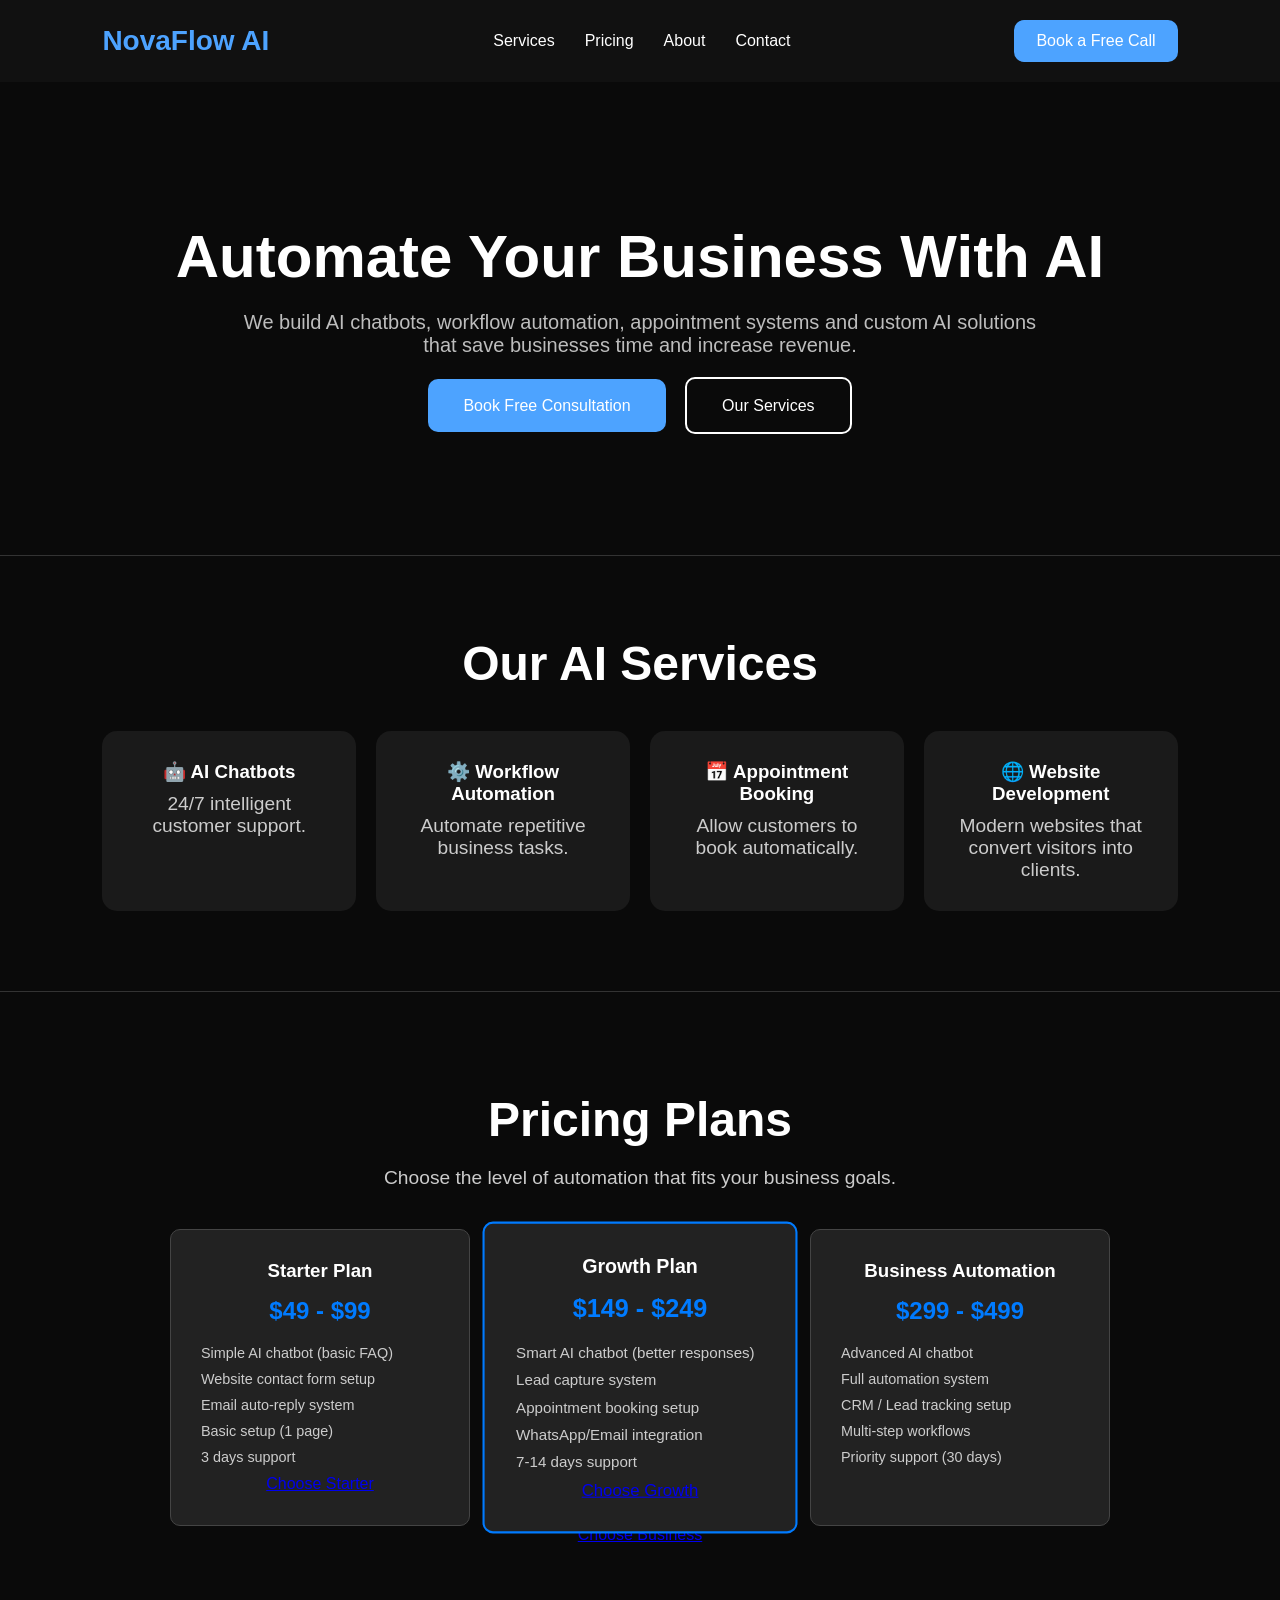
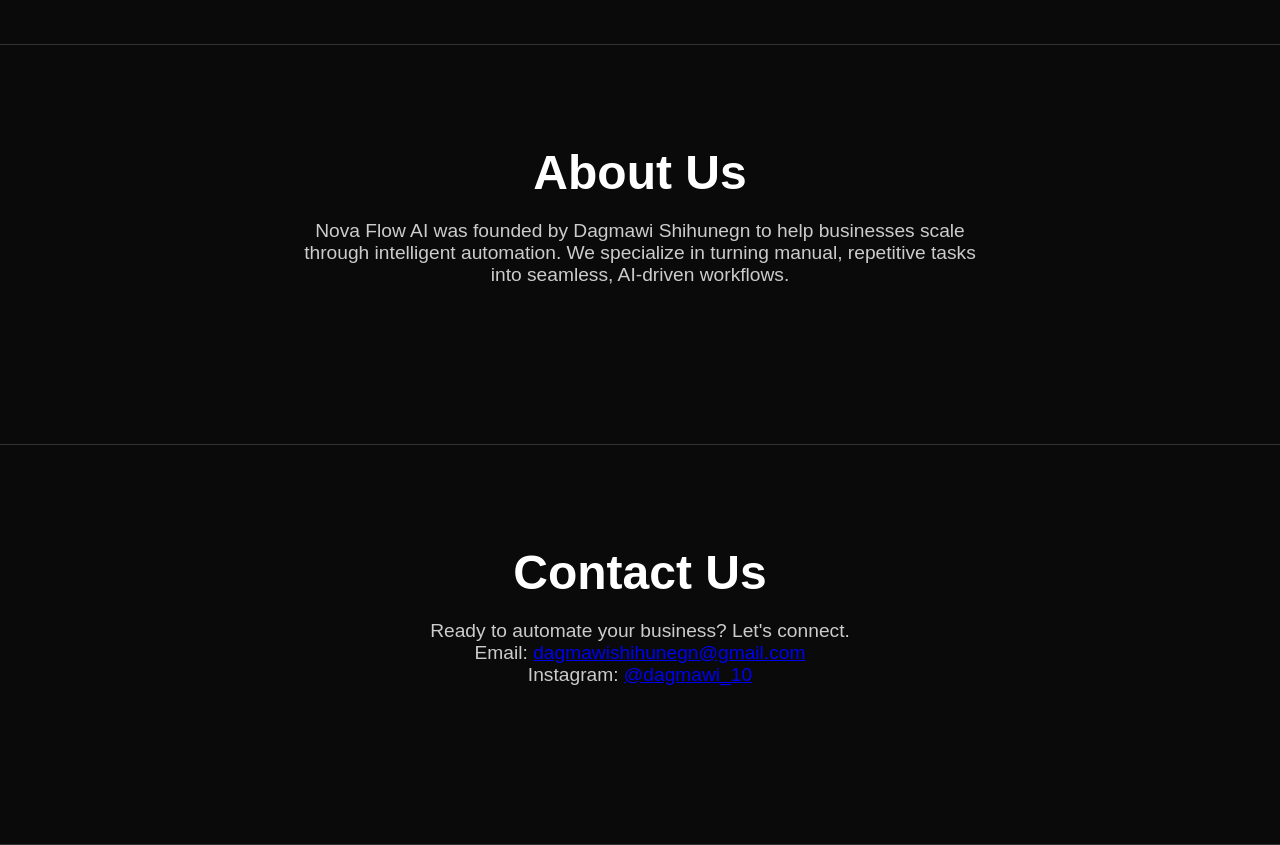
==== index.html @ ef2031ae "Update index.html" ====
<!DOCTYPE html>
<html lang="en">
<head>
    <meta charset="UTF-8">
    <link rel="stylesheet" href="style.css">
    <title>NovaFlow AI</title>
</head>
<body>

    <!-- Navigation -->
    <nav class="navbar">
        <div class="logo">NovaFlow AI</div>
        <ul class="nav-links">
            <li><a href="#services">Services</a></li>
            <li><a href="#pricing">Pricing</a></li>
            <li><a href="#about">About</a></li>
            <li><a href="#contact">Contact</a></li>
        </ul>
        <a href="#contact" class="nav-btn">Book a Free Call</a>
    </nav>

    <!-- Hero Section -->
    <section class="hero">
        <h1>Automate Your Business With AI</h1>
        <p>We build AI chatbots, workflow automation, appointment systems and custom AI solutions that save businesses time and increase revenue.</p>
        <div class="hero-buttons">
            <a href="#contact" class="primary-btn">Book Free Consultation</a>
            <a href="#services" class="secondary-btn">Our Services</a>
        </div>
    </section>

    <!-- Services Section -->
    <section id="services">
        <h2>Our AI Services</h2>
        <div class="cards">
            <div class="card"><h3>🤖 AI Chatbots</h3><p>24/7 intelligent customer support.</p></div>
            <div class="card"><h3>⚙️ Workflow Automation</h3><p>Automate repetitive business tasks.</p></div>
            <div class="card"><h3>📅 Appointment Booking</h3><p>Allow customers to book automatically.</p></div>
            <div class="card"><h3>🌐 Website Development</h3><p>Modern websites that convert visitors into clients.</p></div>
        </div>
    </section>
    <!-- Pricing Section -->
    <section id="pricing">
        <h2>Pricing Plans</h2>
        <p>Choose the level of automation that fits your business goals.</p>
        <div class="pricing-container">
            <div class="price-card">
                <h3>Starter Plan</h3>
                <p class="price">$49 - $99</p>
                <ul>
                    <li>Simple AI chatbot (basic FAQ)</li>
                    <li>Website contact form setup</li>
                    <li>Email auto-reply system</li>
                    <li>Basic setup (1 page)</li>
                    <li>3 days support</li>
                </ul>
            <a href="https://t.me/Dr_doom098?text=Hi,I would like to purchase the Starter Plan" class="btn">Choose Starter</a>
            </div>
            <div class="price-card main-card">
                <h3>Growth Plan</h3>
                <p class="price">$149 - $249</p>
                <ul>
                    <li>Smart AI chatbot (better responses)</li>
                    <li>Lead capture system</li>
                    <li>Appointment booking setup</li>
                    <li>WhatsApp/Email integration</li>
                    <li>7-14 days support</li>
                </ul>
            <a href="https://t.me/Dr_doom098?text=Hi,I would like to purchase the Growth Plan" class="btn">Choose Growth</a>
            </div>
            <div class="price-card">
                <h3>Business Automation</h3>
                <p class="price">$299 - $499</p>
                <ul>
                    <li>Advanced AI chatbot</li>
                    <li>Full automation system</li>
                    <li>CRM / Lead tracking setup</li>
                    <li>Multi-step workflows</li>
                    <li>Priority support (30 days)</li>
                </ul>
            </div>
        </div>
        <a href="https://t.me/Dr_doom098?text=Hi, I would like to purchase the Business Automation Plan" class="btn">Choose Business</a>
    </section>

    <!-- About Section -->
    <section id="about">
        <h2>About Us</h2>
        <p>Nova Flow AI was founded by Dagmawi Shihunegn to help businesses scale through intelligent automation. We specialize in turning manual, repetitive tasks into seamless, AI-driven workflows.</p>
    </section>

   <section id="contact">
    <h2>Contact Us</h2>
    <p>Ready to automate your business? Let's connect.</p>
    <p>Email: <a href="mailto:dagmawishihunegn@gmail.com">dagmawishihunegn@gmail.com</a></p>
    <p>Instagram: <a href="https://www.instagram.com/dagmawi_10" target="_blank">@dagmawi_10</a></p>
</section>
</body>
</html>
---- style.css ----
/* General Reset */
* {
    margin: 0;
    padding: 0;
    box-sizing: border-box;
    font-family: 'Arial', sans-serif;
}

body {
    background-color: #0a0a0a;
    color: white;
}

/* Navbar */
.navbar {
    display: flex;
    justify-content: space-between;
    align-items: center;
    padding: 20px 8%;
    background: #111;
    position: sticky;
    top: 0;
    z-index: 1000;
}

.logo {
    font-size: 28px;
    font-weight: bold;
    color: #4da3ff;
}

.nav-links {
    display: flex;
    gap: 30px;
    list-style: none;
}

.nav-links a {
    color: white;
    text-decoration: none;
    transition: .3s;
}

.nav-links a:hover {
    color: #4da3ff;
}

.nav-btn {
    background: #4da3ff;
    color: white;
    padding: 12px 22px;
    border-radius: 10px;
    text-decoration: none;
}

/* Hero Section */
.hero {
    padding: 140px 20px;
    text-align: center;
}

.hero h1 {
    font-size: 60px;
    margin-bottom: 20px;
}

.hero p {
    font-size: 20px;
    max-width: 800px;
    margin: auto;
    color: #bdbdbd;
}

.hero-buttons {
    margin-top: 40px;
}

.primary-btn {
    background: #4da3ff;
    padding: 18px 35px;
    border-radius: 10px;
    color: white;
    text-decoration: none;
    margin-right: 15px;
}

.secondary-btn {
    border: 2px solid white;
    padding: 18px 35px;
    border-radius: 10px;
    color: white;
    text-decoration: none;
}

/* Services Section */
#services {
    padding: 80px 8%;
    text-align: center;
}

.cards {
    display: grid;
    grid-template-columns: repeat(auto-fit, minmax(250px, 1fr));
    gap: 20px;
    margin-top: 40px;
}

.card {
    background: #1a1a1a;
    padding: 30px;
    border-radius: 15px;
    transition: 0.3s;
}

.card:hover {
    transform: translateY(-10px);
    border: 1px solid #4da3ff;
}

.card h3 {
    margin-bottom: 10px;
}
/* Add this to style.css to space out your sections */
section {
    padding: 100px 10%;
    min-height: 400px;
    text-align: center;
    border-bottom: 1px solid #333; /* Adds a subtle line between sections */
}

/* Style for the headings in each section */
section h2 {
    font-size: 3rem;
    margin-bottom: 20px;
    color: #fff;
}

/* Style for the text in each section */
section p {
    font-size: 1.2rem;
    color: #ccc;
    max-width: 700px;
    margin: 0 auto;
}
/* Pricing Section Styles */
.pricing-container {
    display: flex;
    justify-content: center;
    gap: 20px;
    margin-top: 40px;
    flex-wrap: wrap;
}

.price-card {
    background: #222; /* Dark background for the card */
    padding: 30px;
    border-radius: 10px;
    width: 300px;
    border: 1px solid #444;
    color: white;
    text-align: center;
}

.main-card {
    border: 2px solid #007bff; /* Highlight for the middle plan */
    transform: scale(1.05);
}

.price {
    font-size: 1.5rem;
    font-weight: bold;
    color: #007bff;
    margin: 15px 0;
}

.price-card ul {
    list-style: none;
    text-align: left;
    margin-top: 20px;
    padding: 0;
}

.price-card ul li {
    margin-bottom: 10px;
    color: #ccc;
    font-size: 0.9rem;
}
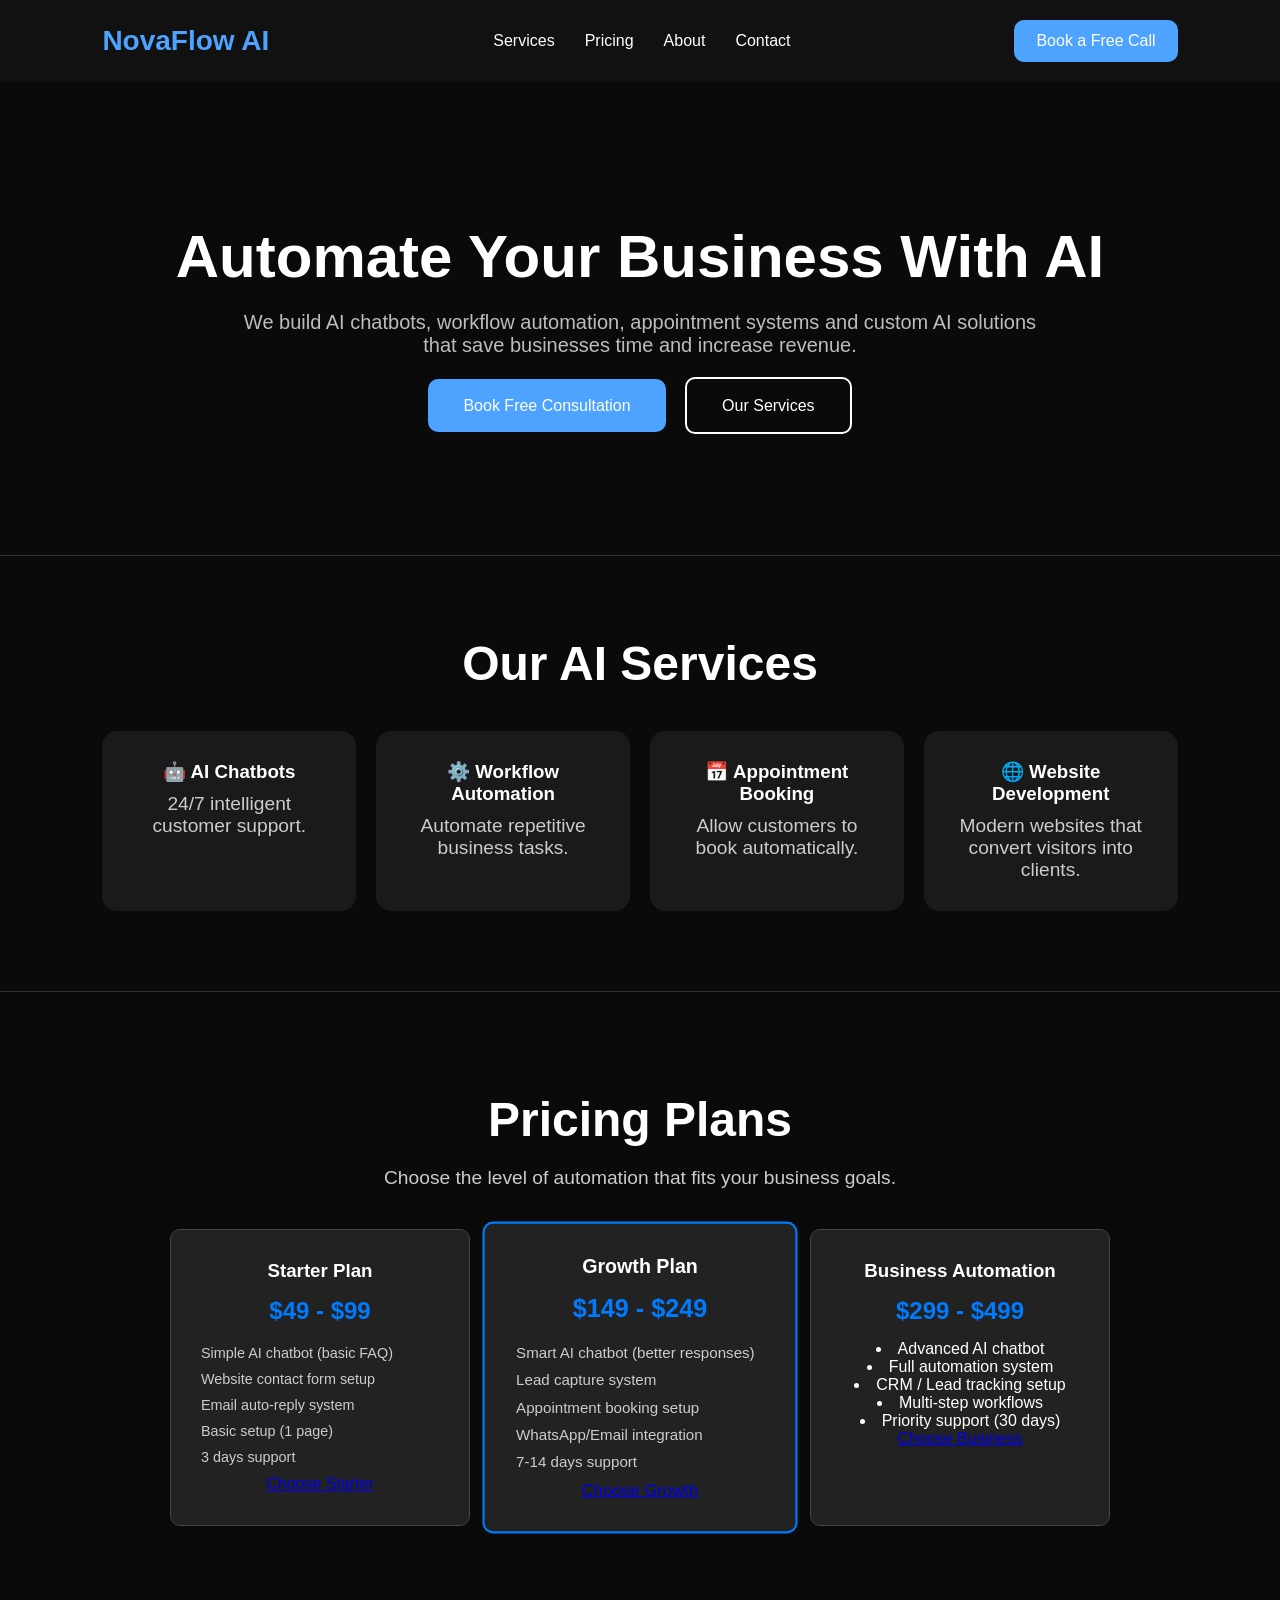
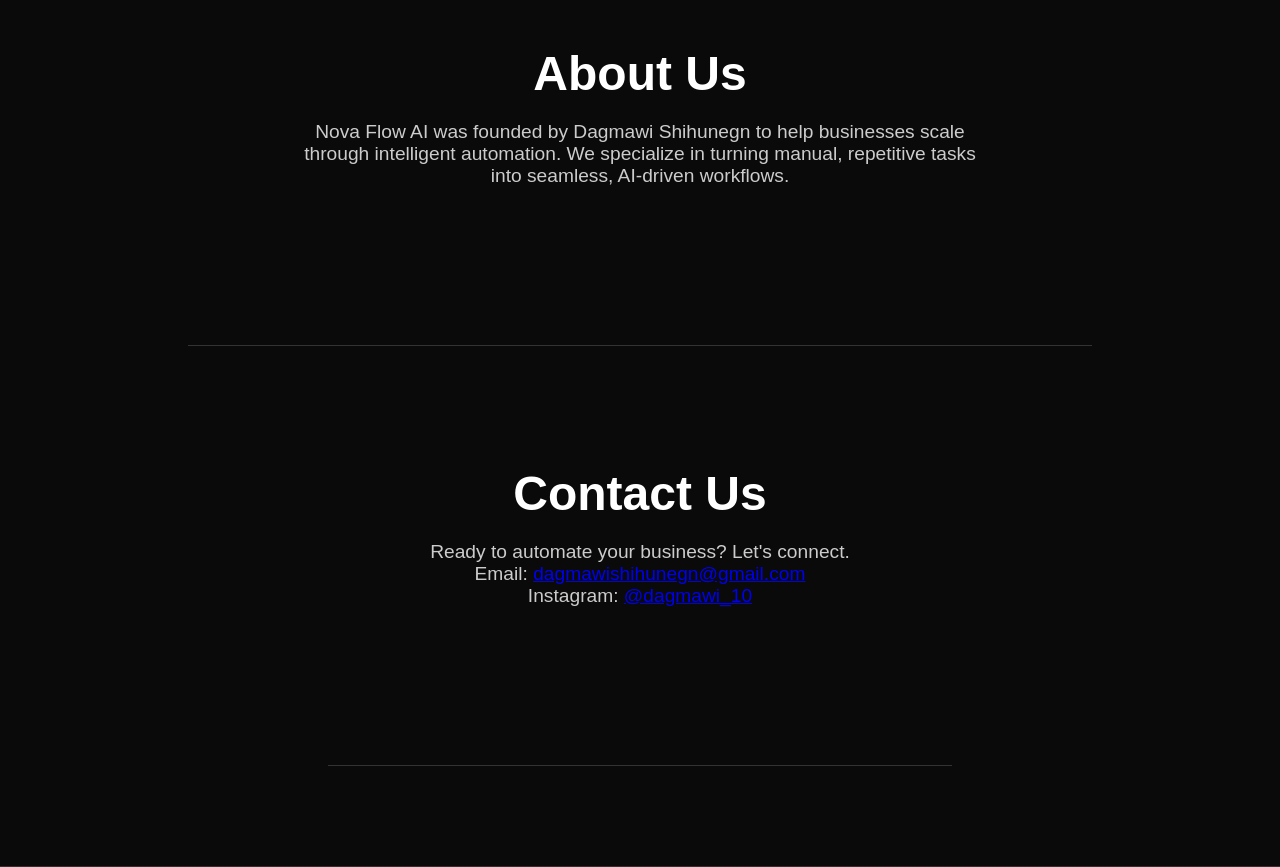
==== commit 245af265: "Update index.html" ====
--- a/index.html
+++ b/index.html
@@ -52,10 +52,10 @@
                     <li>Website contact form setup</li>
                     <li>Email auto-reply system</li>
                     <li>Basic setup (1 page)</li>
-                    <li>3 days support</li>
-                </ul>
-            <a href="https://t.me/Dr_doom098?text=Hi,I would like to purchase the Starter Plan" class="btn">Choose Starter</a>
-            </div>
+                   <li>3 days support</li>
+    </ul>
+    <a href="https://t.me/Dr_doom098?text=Hi, I would like to purchase the Starter Plan" class="btn">Choose Starter</a>
+</div>
             <div class="price-card main-card">
                 <h3>Growth Plan</h3>
                 <p class="price">$149 - $249</p>
@@ -64,24 +64,22 @@
                     <li>Lead capture system</li>
                     <li>Appointment booking setup</li>
                     <li>WhatsApp/Email integration</li>
-                    <li>7-14 days support</li>
-                </ul>
-            <a href="https://t.me/Dr_doom098?text=Hi,I would like to purchase the Growth Plan" class="btn">Choose Growth</a>
-            </div>
+                   <li>7-14 days support</li>
+    </ul>
+    <a href="https://t.me/Dr_doom098?text=Hi, I would like to purchase the Growth Plan" class="btn">Choose Growth</a>
+</div>
             <div class="price-card">
                 <h3>Business Automation</h3>
                 <p class="price">$299 - $499</p>
-                <ul>
-                    <li>Advanced AI chatbot</li>
-                    <li>Full automation system</li>
-                    <li>CRM / Lead tracking setup</li>
-                    <li>Multi-step workflows</li>
-                    <li>Priority support (30 days)</li>
-                </ul>
-            </div>
-        </div>
-        <a href="https://t.me/Dr_doom098?text=Hi, I would like to purchase the Business Automation Plan" class="btn">Choose Business</a>
-    </section>
+               
+        <li>Advanced AI chatbot</li>
+        <li>Full automation system</li>
+        <li>CRM / Lead tracking setup</li>
+        <li>Multi-step workflows</li>
+        <li>Priority support (30 days)</li>
+    </ul>
+    <a href="https://t.me/Dr_doom098?text=Hi, I would like to purchase the Business Automation Plan" class="btn">Choose Business</a>
+</div> 
 
     <!-- About Section -->
     <section id="about">
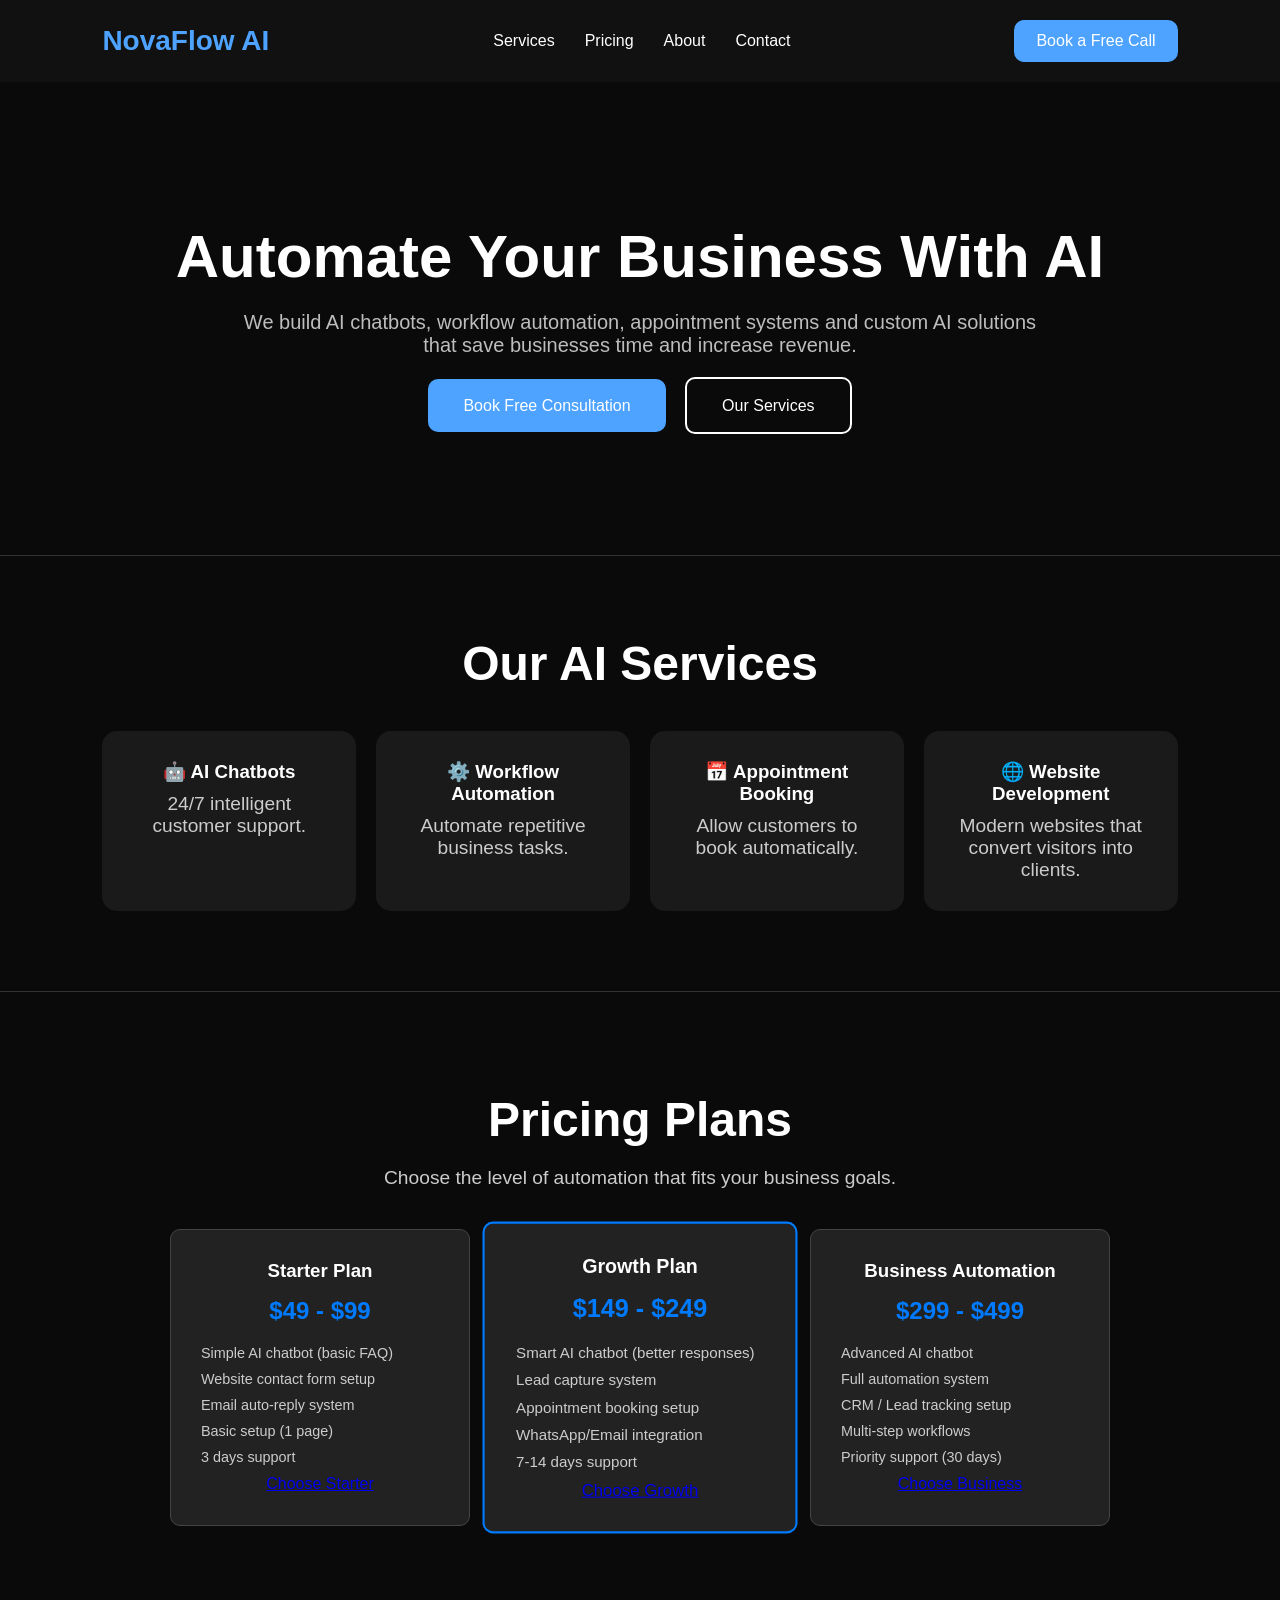
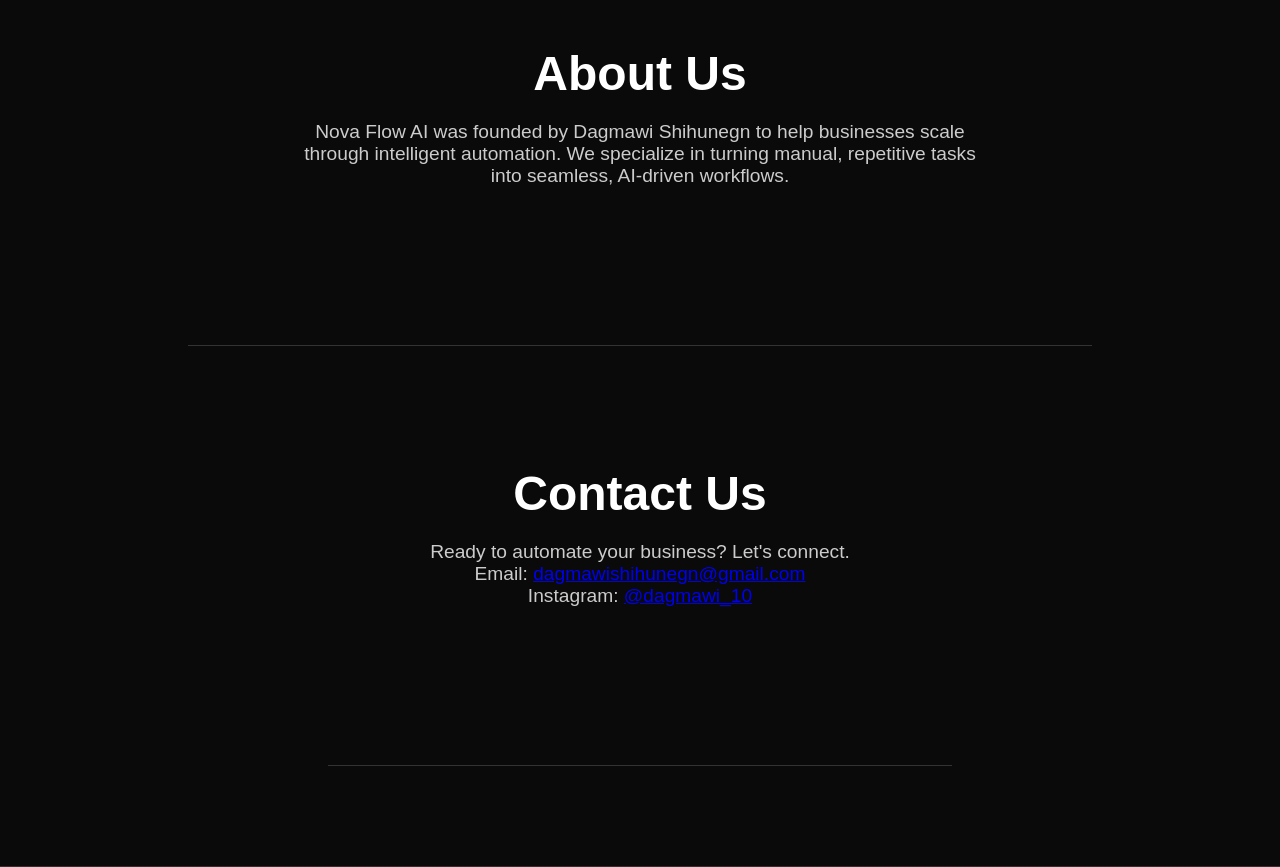
==== commit 6ea61fa1: "Update index.html" ====
--- a/index.html
+++ b/index.html
@@ -71,7 +71,7 @@
             <div class="price-card">
                 <h3>Business Automation</h3>
                 <p class="price">$299 - $499</p>
-               
+             <ul>  
         <li>Advanced AI chatbot</li>
         <li>Full automation system</li>
         <li>CRM / Lead tracking setup</li>
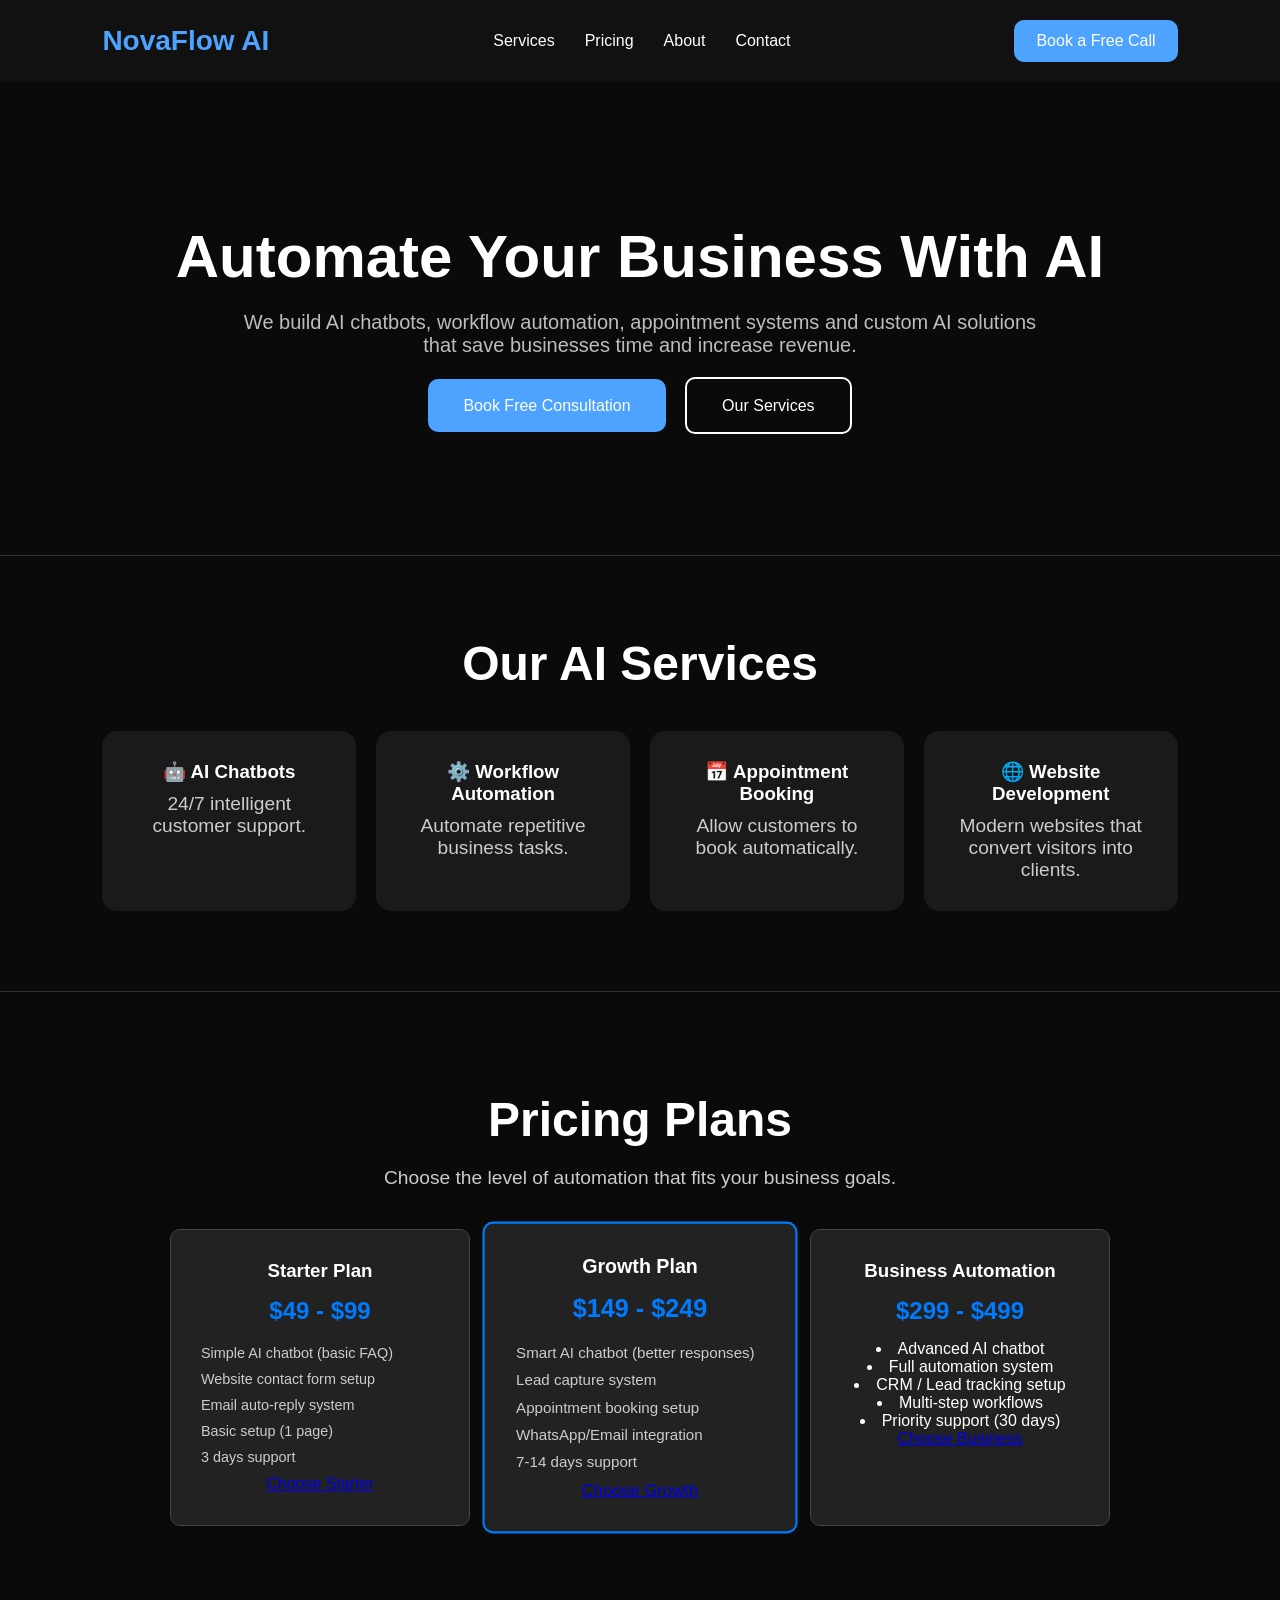
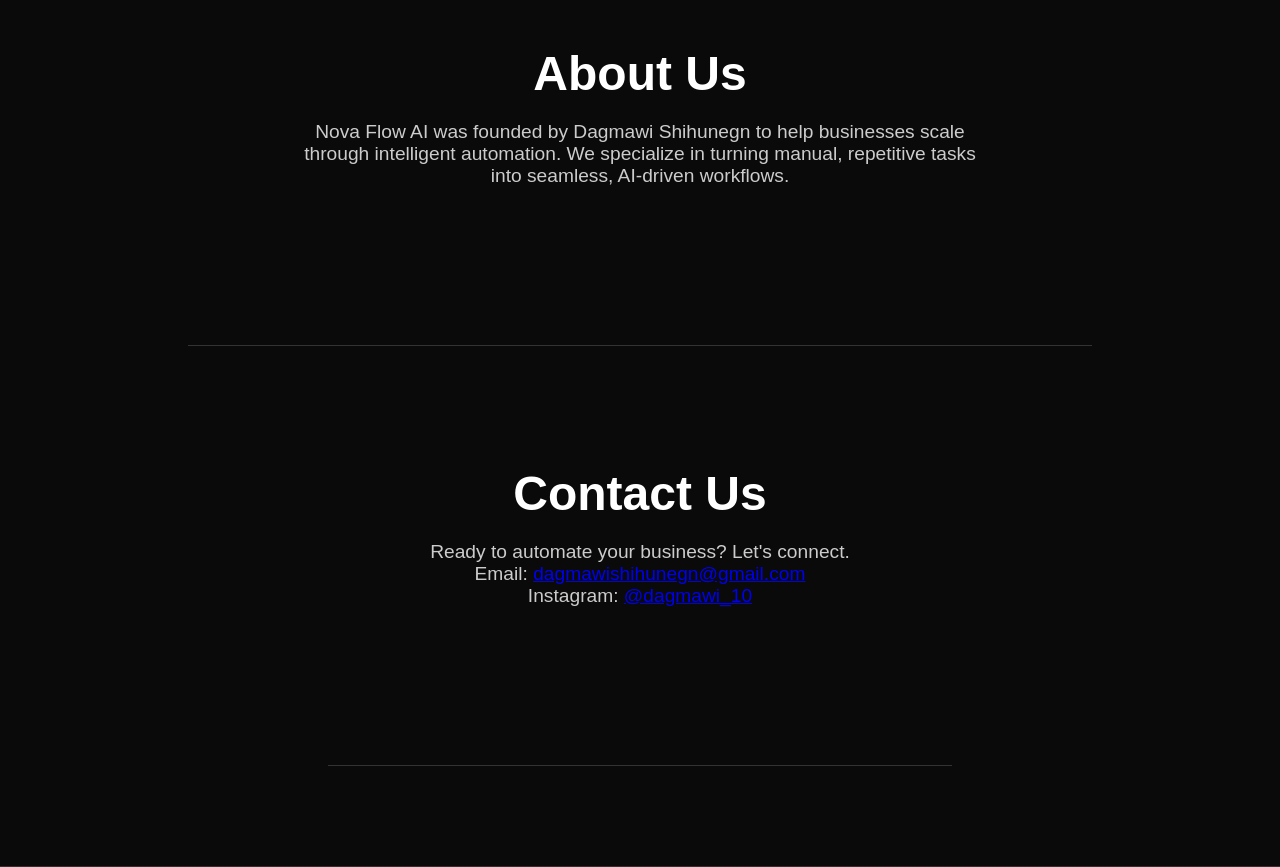
==== commit 49070d41: "Update index.html" ====
--- a/index.html
+++ b/index.html
@@ -71,7 +71,7 @@
             <div class="price-card">
                 <h3>Business Automation</h3>
                 <p class="price">$299 - $499</p>
-             <ul>  
+             </ul>
         <li>Advanced AI chatbot</li>
         <li>Full automation system</li>
         <li>CRM / Lead tracking setup</li>
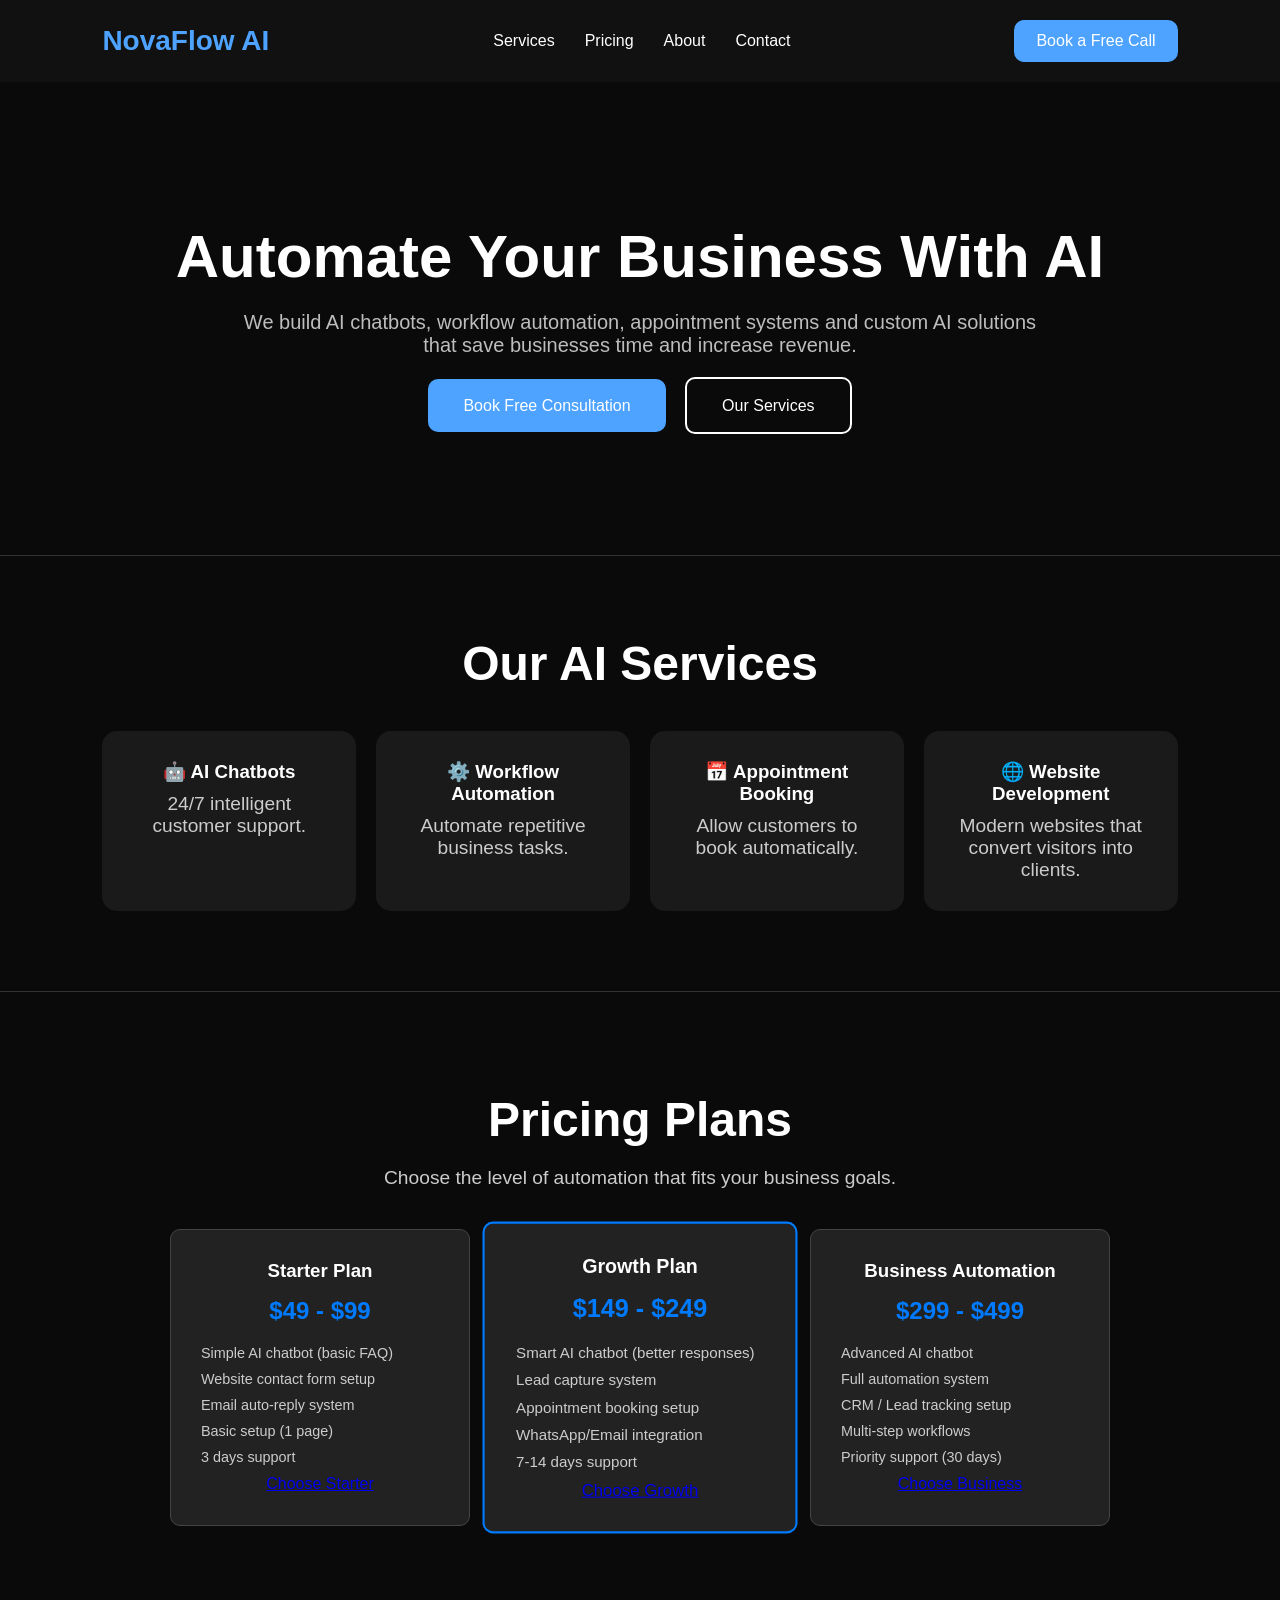
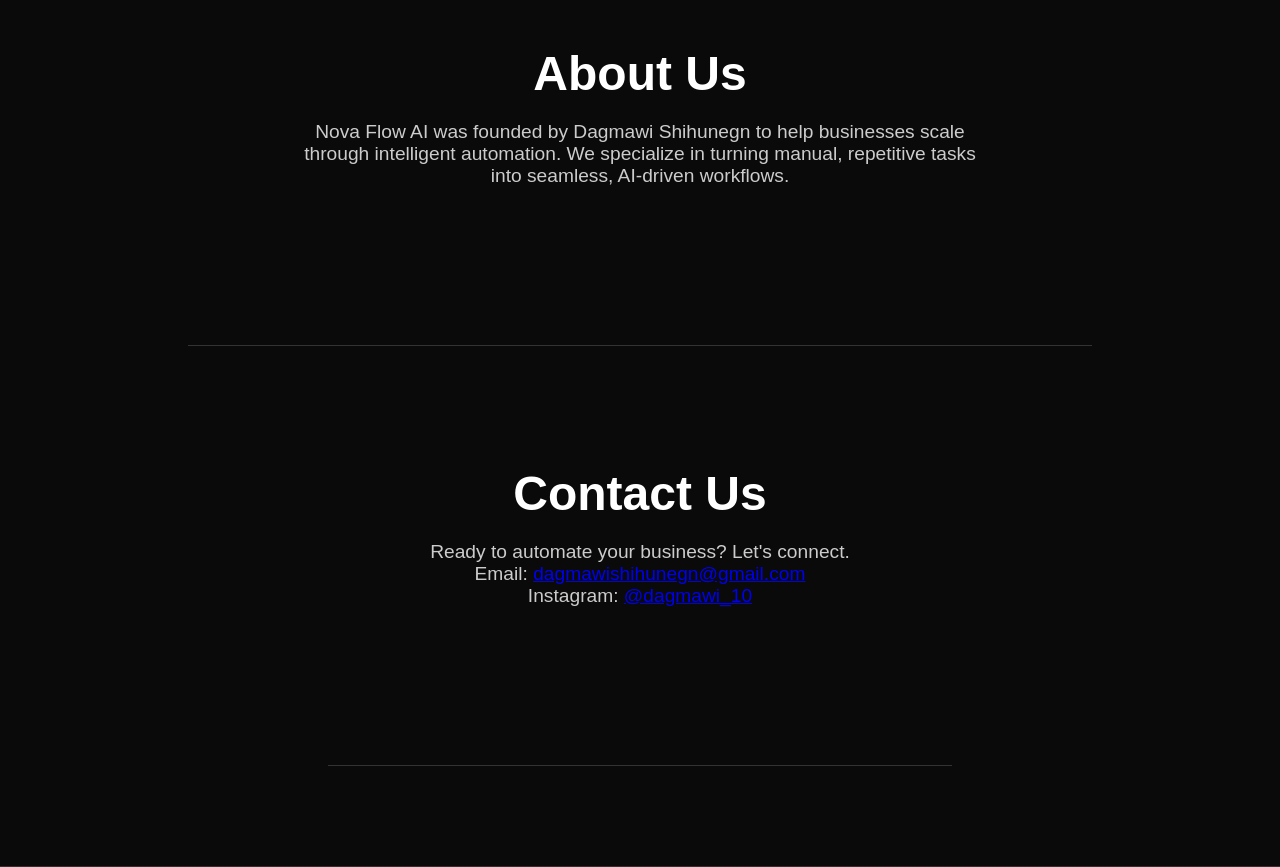
==== commit 253ec871: "Update index.html" ====
--- a/index.html
+++ b/index.html
@@ -71,7 +71,7 @@
             <div class="price-card">
                 <h3>Business Automation</h3>
                 <p class="price">$299 - $499</p>
-             </ul>
+                <ul>
         <li>Advanced AI chatbot</li>
         <li>Full automation system</li>
         <li>CRM / Lead tracking setup</li>
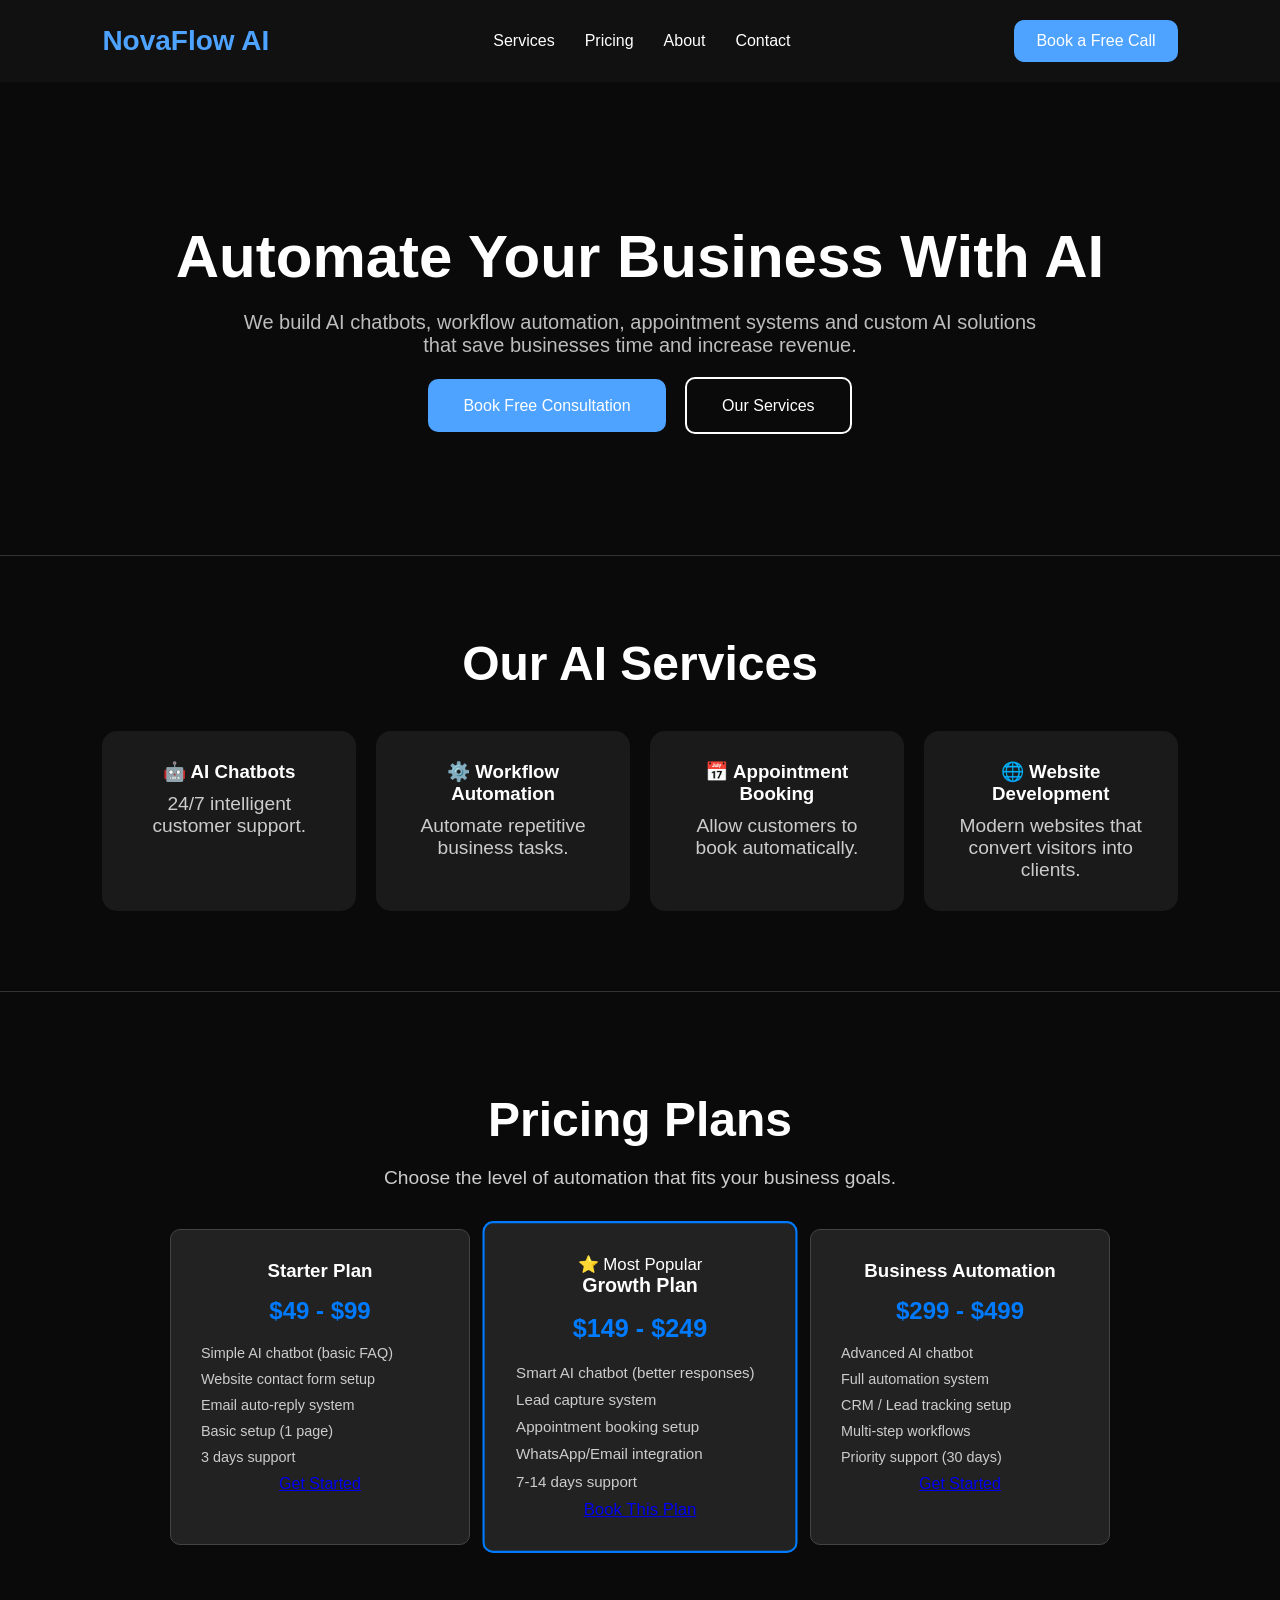
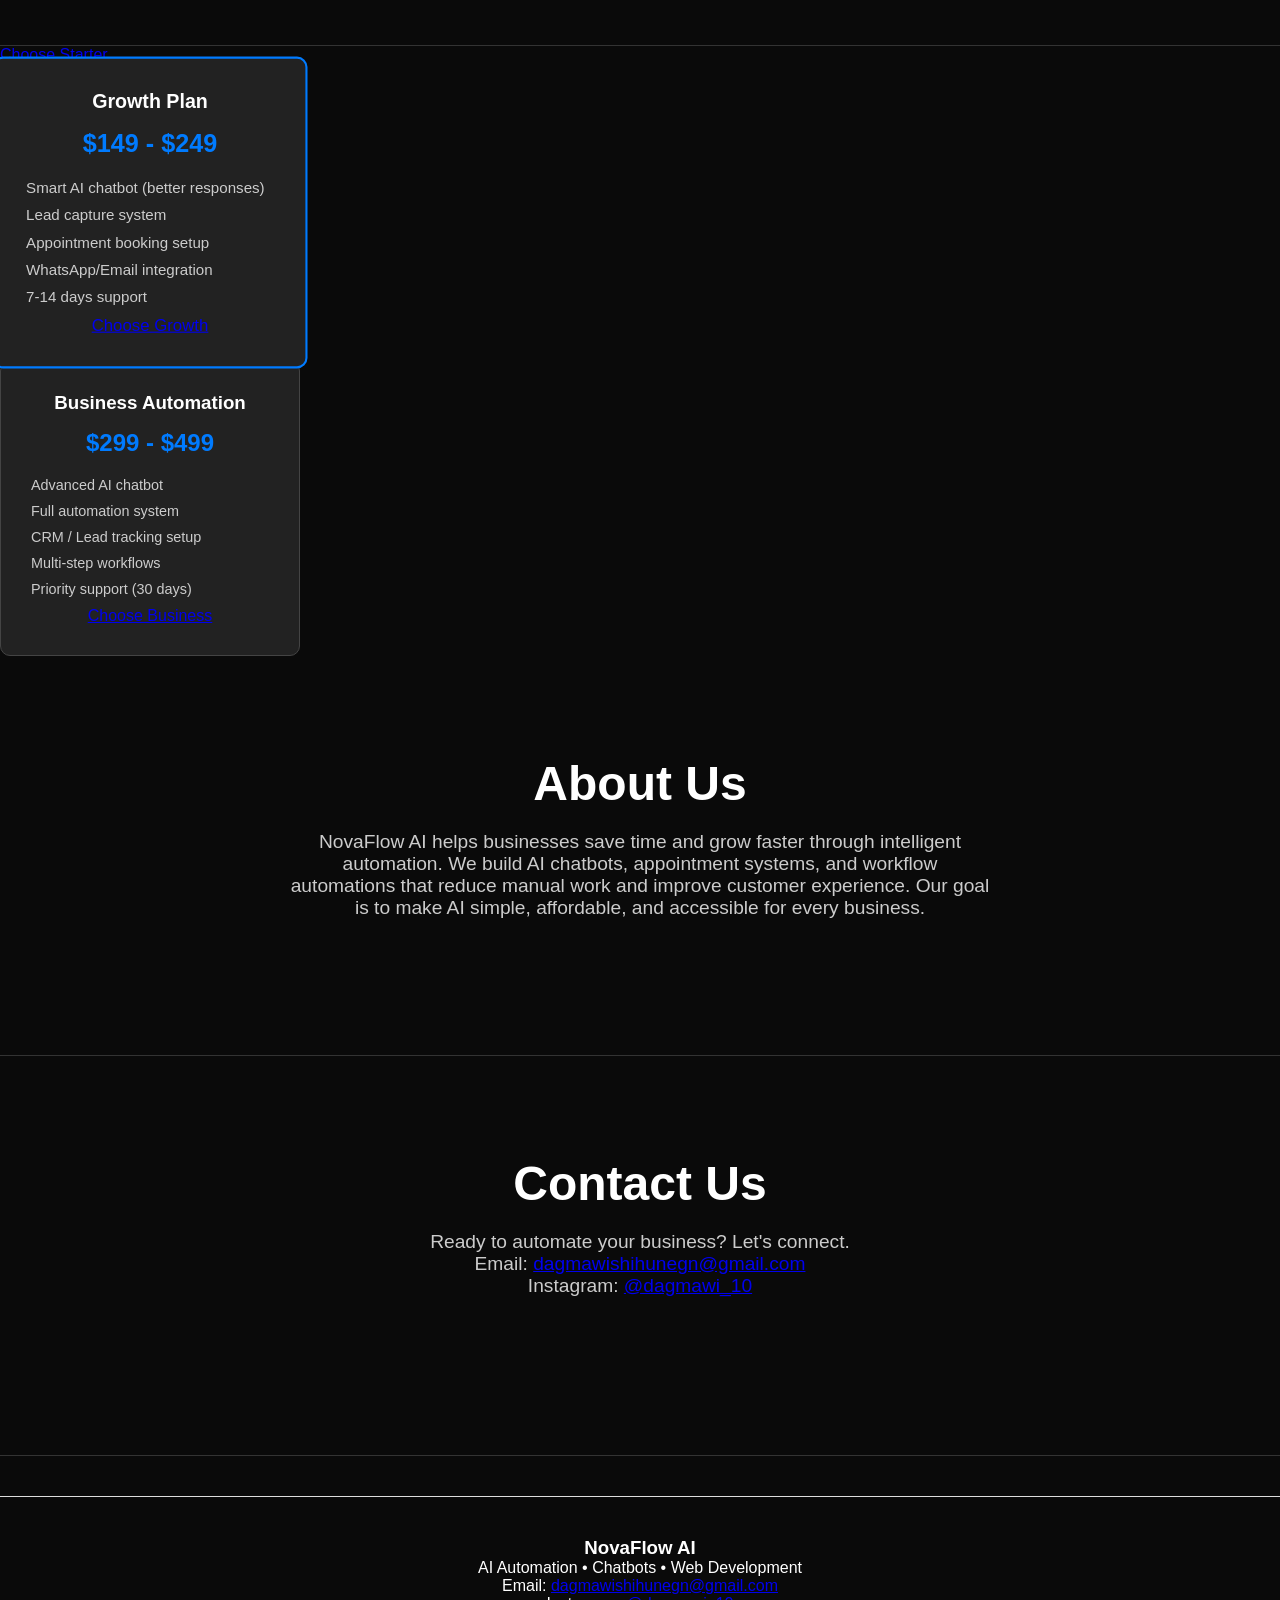
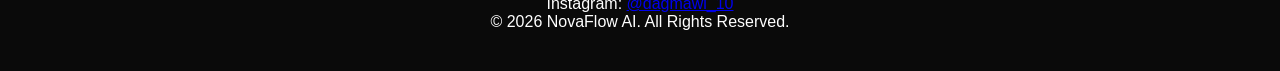
==== commit 72ce10a8: "Update index.html" ====
--- a/index.html
+++ b/index.html
@@ -39,7 +39,7 @@
             <div class="card"><h3>🌐 Website Development</h3><p>Modern websites that convert visitors into clients.</p></div>
         </div>
     </section>
-    <!-- Pricing Section -->
+  <!-- Pricing Section -->
     <section id="pricing">
         <h2>Pricing Plans</h2>
         <p>Choose the level of automation that fits your business goals.</p>
@@ -52,7 +52,39 @@
                     <li>Website contact form setup</li>
                     <li>Email auto-reply system</li>
                     <li>Basic setup (1 page)</li>
-                   <li>3 days support</li>
+                    <li>3 days support</li>
+                </ul>
+                <a href="https://t.me/Dr_doom098?text=Hi, I would like to purchase the Starter Plan" class="btn">Get Started</a>
+            </div>
+            
+            <div class="price-card main-card">
+                <span class="badge">⭐ Most Popular</span>
+                <h3>Growth Plan</h3>
+                <p class="price">$149 - $249</p>
+                <ul>
+                    <li>Smart AI chatbot (better responses)</li>
+                    <li>Lead capture system</li>
+                    <li>Appointment booking setup</li>
+                    <li>WhatsApp/Email integration</li>
+                    <li>7-14 days support</li>
+                </ul>
+                <a href="https://t.me/Dr_doom098?text=Hi, I would like to purchase the Growth Plan" class="btn">Book This Plan</a>
+            </div>
+            
+            <div class="price-card">
+                <h3>Business Automation</h3>
+                <p class="price">$299 - $499</p>
+                <ul>
+                    <li>Advanced AI chatbot</li>
+                    <li>Full automation system</li>
+                    <li>CRM / Lead tracking setup</li>
+                    <li>Multi-step workflows</li>
+                    <li>Priority support (30 days)</li>
+                </ul>
+                <a href="https://t.me/Dr_doom098?text=Hi, I would like to purchase the Business Automation Plan" class="btn">Get Started</a>
+            </div>
+        </div>
+    </section>
     </ul>
     <a href="https://t.me/Dr_doom098?text=Hi, I would like to purchase the Starter Plan" class="btn">Choose Starter</a>
 </div>
@@ -81,10 +113,10 @@
     <a href="https://t.me/Dr_doom098?text=Hi, I would like to purchase the Business Automation Plan" class="btn">Choose Business</a>
 </div> 
 
-    <!-- About Section -->
+   <!-- About Section -->
     <section id="about">
         <h2>About Us</h2>
-        <p>Nova Flow AI was founded by Dagmawi Shihunegn to help businesses scale through intelligent automation. We specialize in turning manual, repetitive tasks into seamless, AI-driven workflows.</p>
+        <p>NovaFlow AI helps businesses save time and grow faster through intelligent automation. We build AI chatbots, appointment systems, and workflow automations that reduce manual work and improve customer experience. Our goal is to make AI simple, affordable, and accessible for every business.</p>
     </section>
 
    <section id="contact">
@@ -93,5 +125,15 @@
     <p>Email: <a href="mailto:dagmawishihunegn@gmail.com">dagmawishihunegn@gmail.com</a></p>
     <p>Instagram: <a href="https://www.instagram.com/dagmawi_10" target="_blank">@dagmawi_10</a></p>
 </section>
-</body>
-</html>
+  
+    <!-- PASTE THE FOOTER CODE HERE, RIGHT BEFORE THE </body> TAG -->
+    <footer style="text-align: center; padding: 40px; border-top: 1px solid #ddd; margin-top: 40px;">
+        <h3>NovaFlow AI</h3>
+        <p>AI Automation • Chatbots • Web Development</p>
+        <p>Email: <a href="mailto:dagmawishihunegn@gmail.com">dagmawishihunegn@gmail.com</a></p>
+        <p>Instagram: <a href="https://www.instagram.com/dagmawi_10" target="_blank">@dagmawi_10</a></p>
+        <p>&copy; 2026 NovaFlow AI. All Rights Reserved.</p>
+    </footer>
+
+</body> 
+</html> 
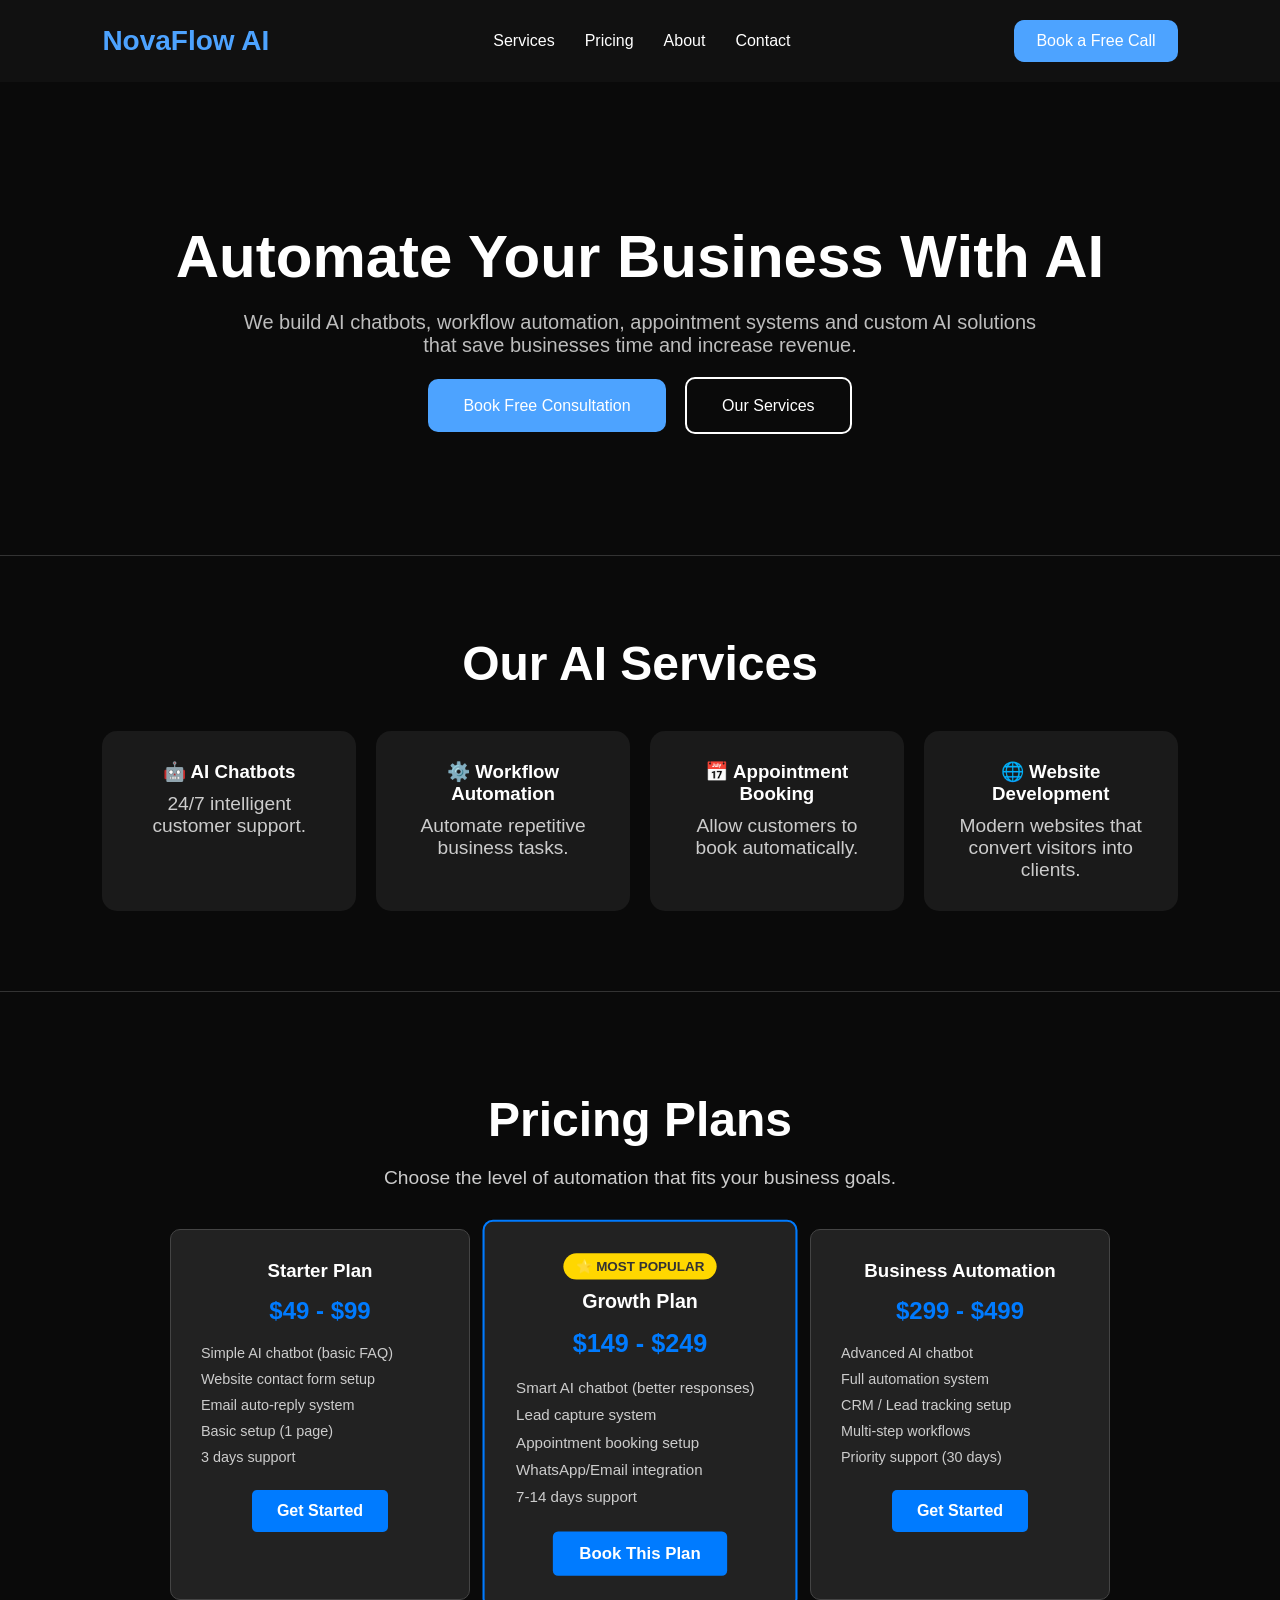
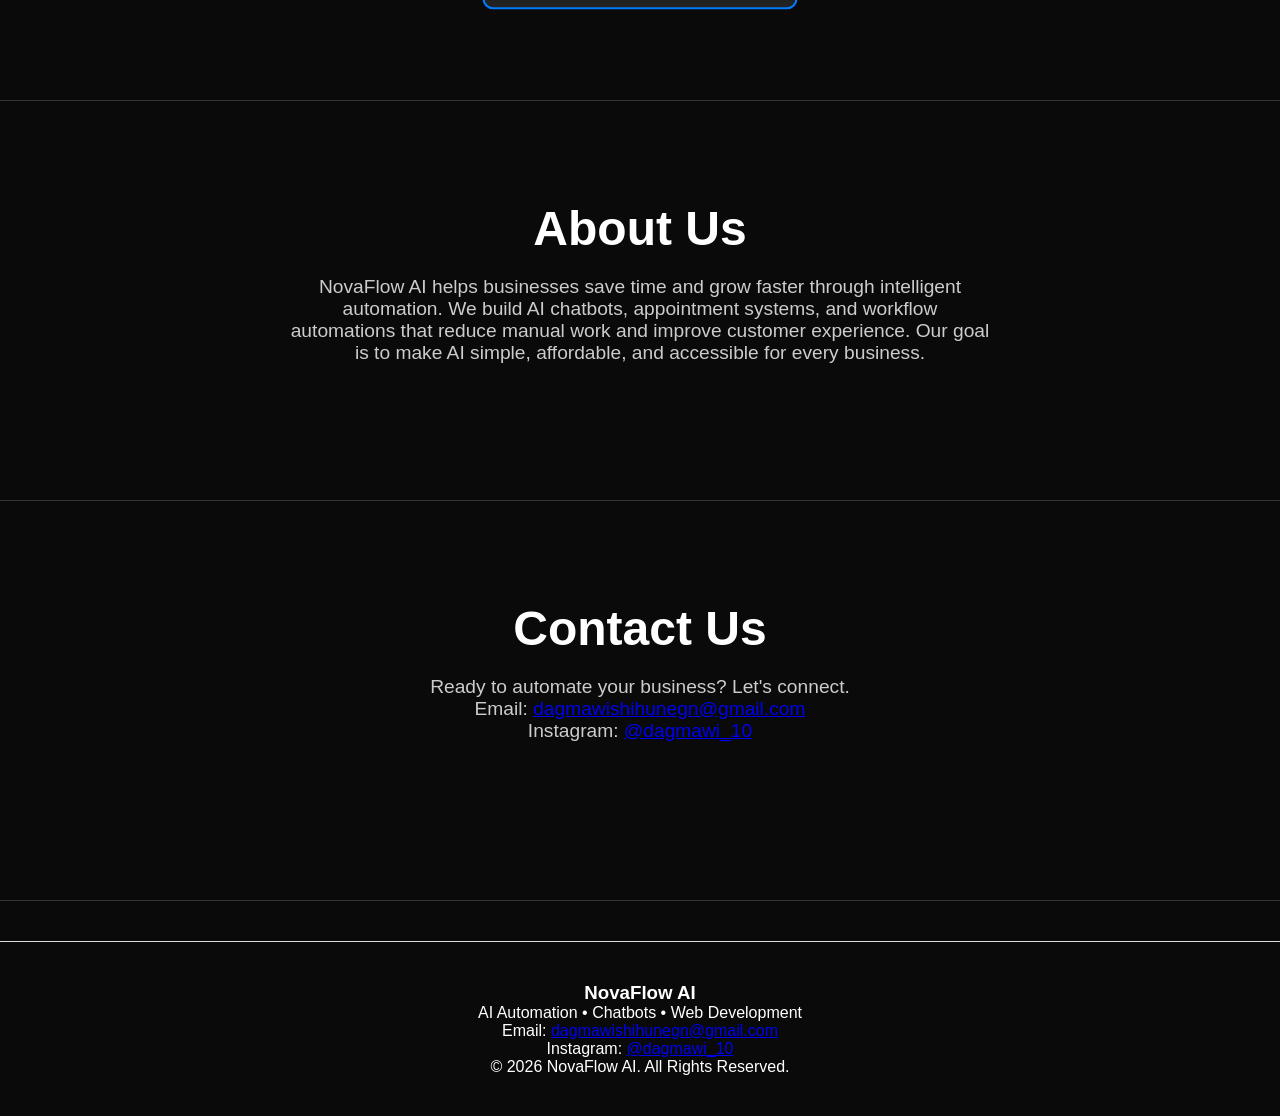
==== commit e7be668d: "Update index.html" ====
--- a/index.html
+++ b/index.html
@@ -85,34 +85,7 @@
             </div>
         </div>
     </section>
-    </ul>
-    <a href="https://t.me/Dr_doom098?text=Hi, I would like to purchase the Starter Plan" class="btn">Choose Starter</a>
-</div>
-            <div class="price-card main-card">
-                <h3>Growth Plan</h3>
-                <p class="price">$149 - $249</p>
-                <ul>
-                    <li>Smart AI chatbot (better responses)</li>
-                    <li>Lead capture system</li>
-                    <li>Appointment booking setup</li>
-                    <li>WhatsApp/Email integration</li>
-                   <li>7-14 days support</li>
-    </ul>
-    <a href="https://t.me/Dr_doom098?text=Hi, I would like to purchase the Growth Plan" class="btn">Choose Growth</a>
-</div>
-            <div class="price-card">
-                <h3>Business Automation</h3>
-                <p class="price">$299 - $499</p>
-                <ul>
-        <li>Advanced AI chatbot</li>
-        <li>Full automation system</li>
-        <li>CRM / Lead tracking setup</li>
-        <li>Multi-step workflows</li>
-        <li>Priority support (30 days)</li>
-    </ul>
-    <a href="https://t.me/Dr_doom098?text=Hi, I would like to purchase the Business Automation Plan" class="btn">Choose Business</a>
-</div> 
-
+   
    <!-- About Section -->
     <section id="about">
         <h2>About Us</h2>
--- a/style.css
+++ b/style.css
@@ -185,3 +185,31 @@
     color: #ccc;
     font-size: 0.9rem;
 }
+
+.badge {
+    background-color: #ffd700;
+    color: #333;
+    padding: 5px 12px;
+    border-radius: 20px;
+    font-weight: bold;
+    font-size: 0.8rem;
+    display: inline-block;
+    margin-bottom: 10px;
+    text-transform: uppercase;
+}
+
+.btn {
+    display: inline-block;
+    padding: 12px 25px;
+    background-color: #007bff;
+    color: white;
+    text-decoration: none;
+    border-radius: 5px;
+    font-weight: bold;
+    margin-top: 15px;
+    transition: background 0.3s;
+}
+
+.btn:hover {
+    background-color: #0056b3;
+}
